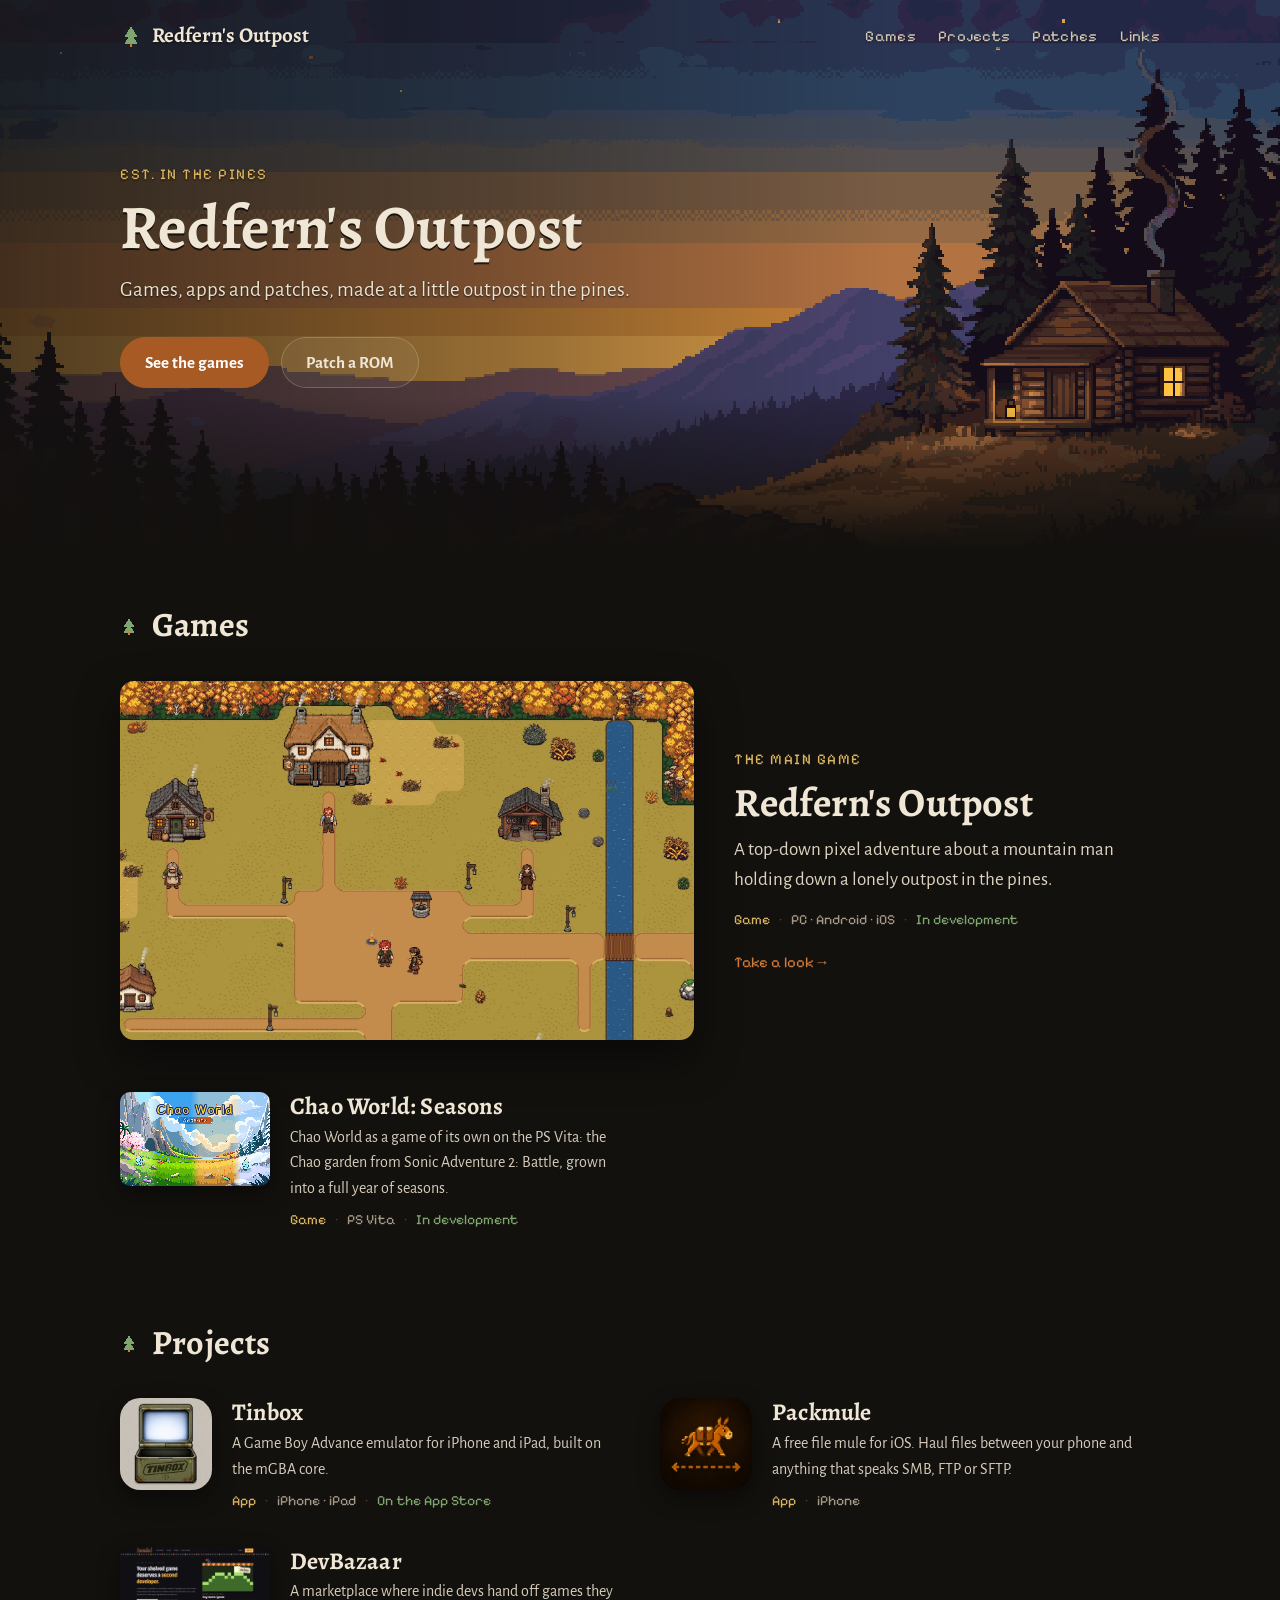
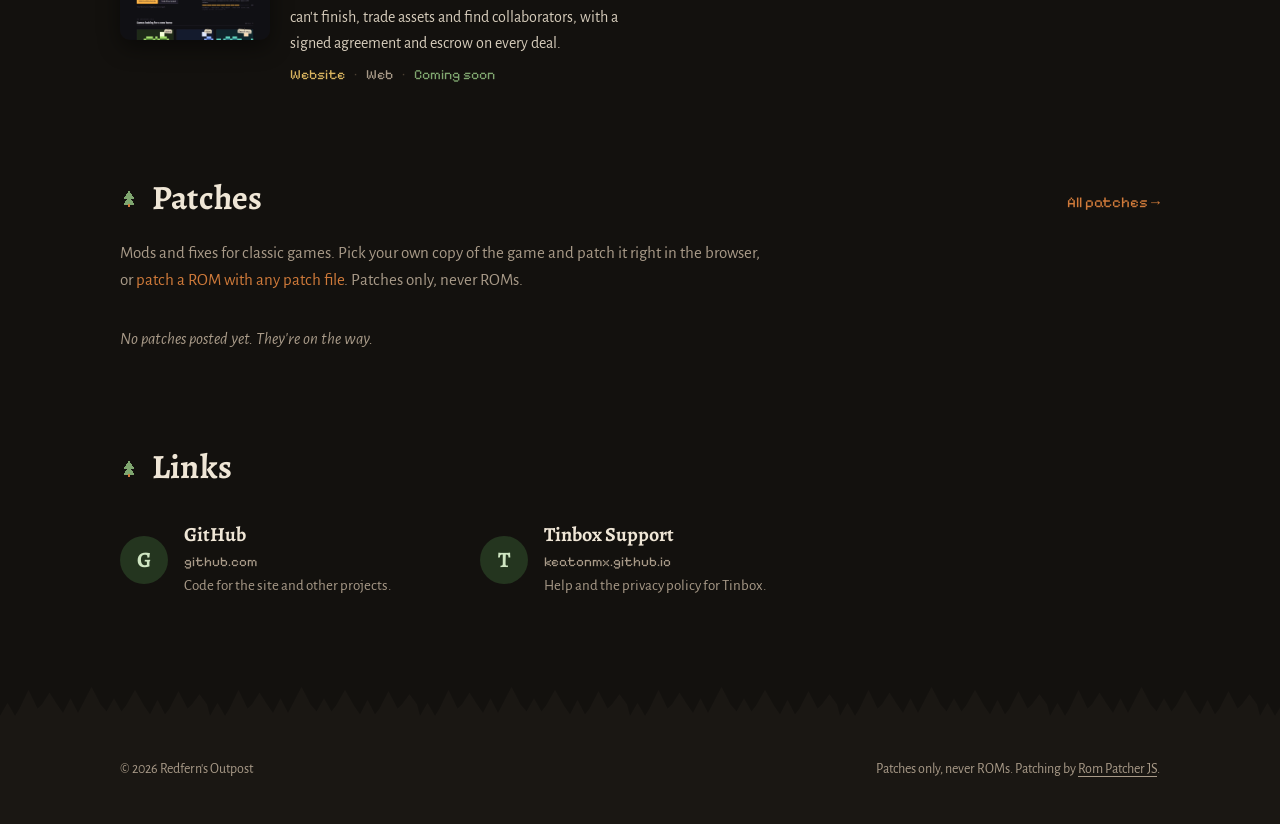
==== index.html @ ef8c70b3 "Patch tool for any ROM and patch, a Games section, new Redfern's Outpost photo - patches.html: open " ====
<!doctype html>
<html lang="en">
<head>
<meta charset="utf-8">
<meta name="viewport" content="width=device-width, initial-scale=1">
<title>Redfern's Outpost</title>
<meta name="description" content="Games, apps and patches made at Redfern's Outpost, a little outpost in the pines.">
<meta property="og:title" content="Redfern's Outpost">
<meta property="og:description" content="Games, apps and patches made at a little outpost in the pines.">
<meta property="og:image" content="https://redfernsoutpost.com/assets/img/banner.png">
<link rel="icon" href="data:image/svg+xml,%3Csvg xmlns='http://www.w3.org/2000/svg' viewBox='0 0 16 16'%3E%3Cpath d='M8 1 13 9H10l3 5H3l3-5H3z' fill='%237fa66f'/%3E%3Crect x='7' y='13' width='2' height='3' fill='%23cf7a3a'/%3E%3C/svg%3E">
<link rel="preconnect" href="https://fonts.googleapis.com">
<link rel="preconnect" href="https://fonts.gstatic.com" crossorigin>
<link rel="stylesheet" href="https://fonts.googleapis.com/css2?family=Alegreya:wght@700&family=Alegreya+Sans:wght@400;700&family=Pixelify+Sans:wght@400;500&display=swap">
<link rel="stylesheet" href="assets/site.css">
</head>
<body>
<header class="topbar over">
  <div class="wrap">
    <a class="brand" href="./"><img src="assets/img/mark.svg" alt=""><span>Redfern's Outpost</span></a>
    <nav class="nav"><a href="#games-section">Games</a><a href="#projects-section">Projects</a><a href="patches.html">Patches</a><a href="#links-section">Links</a></nav>
  </div>
</header>

<section class="banner">
  <div class="wrap">
    <div class="eyebrow">Est. in the pines</div>
    <h1>Redfern's Outpost</h1>
    <p>Games, apps and patches, made at a little outpost in the pines.</p>
    <div class="actions">
      <a class="btn primary" href="#games-section">See the games</a>
      <a class="btn" href="patches.html#patcher">Patch a ROM</a>
    </div>
  </div>
</section>

<main class="wrap">
  <section class="section" id="games-section">
    <div class="section-head"><h2>Games</h2></div>
    <div class="grid" id="games"><div class="empty">Loading…</div></div>
  </section>

  <section class="section" id="projects-section">
    <div class="section-head"><h2>Projects</h2></div>
    <div class="grid" id="projects"><div class="empty">Loading…</div></div>
  </section>

  <section class="section" id="patches-section">
    <div class="section-head"><h2>Patches</h2><a href="patches.html">All patches →</a></div>
    <p class="section-intro">Mods and fixes for classic games. Pick your own copy of the game and patch it right in the browser, or <a href="patches.html#patcher">patch a ROM with any patch file</a>. Patches only, never ROMs.</p>
    <div class="grid" id="latest-patches"><div class="empty">Loading…</div></div>
  </section>

  <section class="section" id="links-section">
    <div class="section-head"><h2>Links</h2></div>
    <div class="links" id="links"><div class="empty">Loading…</div></div>
  </section>
</main>

<footer>
  <div class="wrap">
    <span>© 2026 Redfern's Outpost</span>
    <span>Patches only, never ROMs. Patching by <a href="https://github.com/marcrobledo/RomPatcher.js" target="_blank" rel="noopener">Rom Patcher JS</a>.</span>
  </div>
</footer>

<script src="assets/site.js"></script>
<script>renderHome();</script>
</body>
</html>
---- assets/site.css ----
/* Redfern's Outpost — woodsmoke, parchment, rust and pine.
   Open layout: content sits on the page, not in boxes. */
:root {
  --bg: #13110e;
  --bg-2: #1a1713;
  --panel: #1e1a15;
  --panel-2: #28221b;
  --line: #3a3128;
  --line-2: #4b4033;
  --text: #efe6d6;
  --muted: #a89a88;
  --accent: #cf7a3a;
  --accent-strong: #a85a24;
  --accent-soft: rgba(207, 122, 58, 0.12);
  --pine: #7fa66f;
  --pine-deep: #24351f;
  --gold: #d9b45f;
  --radius: 14px;
  --serif: "Alegreya", Georgia, "Times New Roman", serif;
  --sans: "Alegreya Sans", system-ui, -apple-system, "Segoe UI", Roboto, sans-serif;
  --pixel: "Pixelify Sans", ui-monospace, Consolas, monospace;
  color-scheme: dark;
}

* { box-sizing: border-box; }
[hidden] { display: none !important; }

html, body {
  margin: 0;
  background: var(--bg);
  color: var(--text);
  font: 17px/1.6 var(--sans);
}
h1, h2, h3 { font-family: var(--serif); font-weight: 700; letter-spacing: .2px; }

a { color: var(--accent); text-decoration: none; }
a:hover { text-decoration: underline; }
img { max-width: 100%; display: block; }

.wrap { max-width: 1080px; margin: 0 auto; padding: 0 20px; }

/* ---- header / footer ------------------------------------------------ */
.topbar { position: relative; z-index: 5; }
.topbar.over { position: absolute; top: 0; left: 0; right: 0; }
.topbar .wrap {
  display: flex; align-items: center; justify-content: space-between;
  height: 72px; gap: 16px;
}
.brand {
  display: flex; align-items: center; gap: 10px;
  color: var(--text); font-family: var(--serif); font-size: 21px; font-weight: 700;
  white-space: nowrap; text-shadow: 0 1px 2px rgba(0, 0, 0, .6);
}
.brand:hover { text-decoration: none; }
.brand img { width: 22px; height: 22px; }
.nav { display: flex; gap: 22px; }
.nav a {
  position: relative; padding: 4px 0;
  color: #d4c8b5; font-family: var(--pixel); font-size: 15px; letter-spacing: .3px;
  text-shadow: 0 1px 2px rgba(0, 0, 0, .6);
}
.nav a::after {
  content: ""; position: absolute; left: 0; right: 0; bottom: -2px; height: 2px;
  background: var(--accent); border-radius: 2px;
  transform: scaleX(0); transition: transform .15s ease;
}
.nav a:hover, .nav a[aria-current="page"] { color: var(--text); text-decoration: none; }
.nav a:hover::after, .nav a[aria-current="page"]::after { transform: scaleX(1); }

footer {
  position: relative; margin-top: 130px; padding: 30px 0 44px;
  background: var(--bg-2);
  color: var(--muted); font-size: 14px;
}
footer::before {
  content: ""; position: absolute; left: 0; right: 0; top: -41px; height: 42px;
  background: url("img/treeline.svg") repeat-x left bottom / 210px 42px;
}
footer .wrap { display: flex; flex-wrap: wrap; gap: 6px 24px; justify-content: space-between; }
footer a { color: var(--muted); text-decoration: underline; text-underline-offset: 3px; }

@media (max-width: 600px) {
  html, body { font-size: 16px; }
  .brand span { display: none; }
  .nav { gap: 16px; }
  .nav a { font-size: 14px; }
}

/* ---- home banner ---------------------------------------------------- */
.banner {
  position: relative; overflow: hidden;
  display: flex; align-items: center;
  min-height: clamp(440px, 43vw, 640px);
  background: #1b1a2a url("img/banner.png") 85% bottom / cover no-repeat;
  image-rendering: pixelated;
}
.banner::before {
  content: ""; position: absolute; inset: 0;
  background:
    linear-gradient(90deg, rgba(19, 17, 14, .7) 0%, rgba(19, 17, 14, .35) 40%, rgba(19, 17, 14, 0) 70%),
    linear-gradient(0deg, var(--bg) 0%, rgba(19, 17, 14, 0) 28%);
}
.banner .wrap { position: relative; width: 100%; padding-top: 96px; padding-bottom: 96px; }
.banner h1 {
  margin: 0 0 14px; font-size: 62px; line-height: 1.02;
  text-shadow: 0 2px 0 rgba(0, 0, 0, .7);
}
.banner p { margin: 0; max-width: 540px; font-size: 21px; color: #ece2d0; text-shadow: 0 1px 2px rgba(0, 0, 0, .8); }
.banner .actions { display: flex; gap: 12px; margin-top: 30px; flex-wrap: wrap; }
.eyebrow {
  font-family: var(--pixel); color: var(--gold); font-size: 15px;
  letter-spacing: 1.5px; text-transform: uppercase; margin-bottom: 10px;
}
.banner .eyebrow { text-shadow: 0 1px 2px rgba(0, 0, 0, .8); }
@media (max-width: 760px) {
  .banner { min-height: 460px; background-position: 90% bottom; align-items: flex-end; }
  .banner::before {
    background: linear-gradient(0deg, var(--bg) 0%, rgba(19, 17, 14, .75) 45%, rgba(19, 17, 14, .1) 80%);
  }
  .banner .wrap { padding-bottom: 40px; }
  .banner h1 { font-size: 42px; }
  .banner p { font-size: 18px; }
}

/* ---- sections ------------------------------------------------------- */
.section { margin-top: 84px; }
.section:first-child { margin-top: 48px; }
.section-head {
  display: flex; align-items: baseline; justify-content: space-between; gap: 16px;
  margin-bottom: 28px;
}
.section-head h2 { margin: 0; font-size: 34px; display: flex; align-items: center; gap: 14px; }
.section-head h2::before {
  content: ""; flex: none; width: 18px; height: 18px;
  background: url("img/mark.svg") center / contain no-repeat;
}
.section-head a { font-family: var(--pixel); font-size: 15px; }
.section-intro { margin: -14px 0 28px; color: var(--muted); max-width: 640px; }

/* page header for inner pages */
.page-head { padding: 36px 0 6px; }
.page-head h1 { margin: 0 0 10px; font-size: 44px; line-height: 1.1; }
.page-head p { margin: 0; max-width: 660px; color: var(--muted); font-size: 18px; }
@media (max-width: 600px) { .page-head h1 { font-size: 34px; } }

.notice {
  margin: 24px 0 0; padding: 4px 0 4px 16px; max-width: 700px;
  border-left: 3px solid var(--accent);
  color: #ddd2bf; font-size: 15.5px;
}

.meta {
  display: flex; flex-wrap: wrap; align-items: center;
  font-family: var(--pixel); font-size: 14px; color: var(--muted);
}
.meta span + span::before { content: "·"; margin: 0 9px; color: var(--line-2); }
.meta .kind { color: var(--gold); }
.meta .good { color: var(--pine); }

.empty { grid-column: 1 / -1; color: var(--muted); font-style: italic; padding: 4px 0; }

/* ---- projects and patches ------------------------------------------ */
.toolbar { display: flex; gap: 10px; margin: 30px 0 4px; flex-wrap: wrap; }
.toolbar input, .toolbar select {
  background: var(--bg-2); color: var(--text);
  border: 1px solid var(--line); border-radius: 999px;
  padding: 9px 16px; font: inherit;
}
.toolbar input { flex: 1; min-width: 200px; }

.grid {
  display: grid; gap: 34px 40px;
  grid-template-columns: repeat(auto-fill, minmax(340px, 1fr));
}
@media (max-width: 420px) { .grid { grid-template-columns: 1fr; } }

/* one project or patch: a picture beside its words */
.item { display: flex; gap: 20px; align-items: flex-start; color: var(--text); }
.item:hover { text-decoration: none; }
.item .thumb { flex: none; transition: transform .15s ease; }
.item:hover .thumb { transform: translateY(-3px); }
.item h3 { margin: 0 0 4px; font-size: 24px; line-height: 1.2; transition: color .15s ease; }
.item:hover h3 { color: var(--accent); }
.item .summary { margin: 0 0 8px; color: #d6ccbb; font-size: 16px; }
.item .game { color: var(--muted); font-size: 14.5px; margin: -2px 0 6px; }

.thumb.icon {
  width: 92px; height: 92px; border-radius: 22%;
  box-shadow: 0 8px 22px rgba(0, 0, 0, .45);
}
.thumb.shot {
  width: 150px; aspect-ratio: 16 / 10; object-fit: cover;
  border-radius: 10px; image-rendering: pixelated;
  box-shadow: 0 8px 22px rgba(0, 0, 0, .45);
}
.thumb.initials {
  width: 92px; height: 92px; border-radius: 22%;
  display: flex; align-items: center; justify-content: center;
  background: radial-gradient(circle at 30% 20%, #3b4a2f, #1d2618 75%);
  color: var(--gold); font-family: var(--serif); font-size: 32px; font-weight: 700;
  box-shadow: 0 8px 22px rgba(0, 0, 0, .45);
}

/* the flagship project: big picture, words beside it */
.feature {
  grid-column: 1 / -1;
  display: grid; grid-template-columns: minmax(0, 1.35fr) minmax(0, 1fr);
  gap: 40px; align-items: center; color: var(--text);
  margin-bottom: 18px;
}
.feature:hover { text-decoration: none; }
.feature img {
  width: 100%; aspect-ratio: 16 / 10; object-fit: cover;
  border-radius: var(--radius); image-rendering: pixelated;
  box-shadow: 0 18px 40px rgba(0, 0, 0, .5);
  transition: transform .15s ease;
}
.feature:hover img { transform: translateY(-3px); }
.feature h3 { margin: 0 0 10px; font-size: 40px; line-height: 1.1; }
.feature .summary { margin: 0 0 14px; font-size: 19px; color: #ddd2bf; }
.feature .more { margin-top: 18px; font-family: var(--pixel); color: var(--accent); font-size: 15px; }
.feature:hover .more { text-decoration: underline; }
@media (max-width: 760px) {
  .feature { grid-template-columns: 1fr; gap: 20px; }
  .feature h3 { font-size: 30px; }
}

/* ---- links ---------------------------------------------------------- */
.links { display: grid; gap: 22px 40px; grid-template-columns: repeat(auto-fill, minmax(300px, 1fr)); }
.link { display: flex; gap: 16px; align-items: center; color: var(--text); }
.link:hover { text-decoration: none; }
.link .mark {
  flex: none; width: 48px; height: 48px; border-radius: 50%;
  display: flex; align-items: center; justify-content: center;
  background: var(--pine-deep); color: #cfe5c2;
  font-family: var(--serif); font-weight: 700; font-size: 22px;
  transition: background .15s ease;
}
.link:hover .mark { background: var(--accent-strong); color: #fff; }
.link strong { display: block; font-family: var(--serif); font-size: 20px; line-height: 1.2; }
.link:hover strong { color: var(--accent); }
.link .host { font-family: var(--pixel); color: var(--muted); font-size: 13.5px; }
.link .desc { display: block; color: var(--muted); font-size: 15px; }

/* ---- detail pages --------------------------------------------------- */
.back { display: inline-block; margin: 8px 0 18px; color: var(--muted); font-family: var(--pixel); font-size: 15px; }
.detail-head { display: flex; gap: 26px; align-items: center; }
.detail-head h1 { margin: 2px 0 8px; font-size: 46px; line-height: 1.08; }
.detail-head .lede { margin: 0 0 10px; max-width: 680px; color: #d6ccbb; font-size: 19px; }
.app-icon {
  flex: none; width: 128px; height: 128px; border-radius: 22%;
  box-shadow: 0 12px 30px rgba(0, 0, 0, .5);
}
@media (max-width: 600px) {
  .detail-head { flex-direction: column; align-items: flex-start; gap: 16px; }
  .detail-head h1 { font-size: 34px; }
  .app-icon { width: 96px; height: 96px; }
}

.hero-shot {
  width: 100%; margin-top: 30px; border-radius: var(--radius);
  image-rendering: pixelated; box-shadow: 0 18px 40px rgba(0, 0, 0, .5);
}

.layout {
  display: grid; gap: 56px; margin-top: 44px;
  grid-template-columns: minmax(0, 1fr) 300px;
}
.layout.single { grid-template-columns: minmax(0, 760px); }
@media (max-width: 860px) { .layout { grid-template-columns: 1fr; gap: 40px; } }

.block + .block { margin-top: 44px; }
.block h2 { margin: 0 0 12px; font-size: 26px; }
.block p { margin: 0 0 14px; }
.block p:last-child { margin-bottom: 0; }
.block .muted { color: var(--muted); font-size: 15px; }
aside .block h2 { font-size: 21px; }
aside .note { border-left: 3px solid var(--pine); padding-left: 14px; }

.features { margin: 0; padding: 0; list-style: none; }
.features li { position: relative; padding: 5px 0 5px 26px; }
.features li::before {
  content: ""; position: absolute; left: 4px; top: 15px;
  width: 7px; height: 7px; background: var(--pine); transform: rotate(45deg);
}

.shots { display: grid; gap: 14px; grid-template-columns: repeat(auto-fill, minmax(200px, 1fr)); }
.shots.tall { grid-template-columns: repeat(auto-fill, minmax(120px, 1fr)); }
.shots img {
  width: 100%; border-radius: 10px;
  image-rendering: pixelated; cursor: zoom-in;
  box-shadow: 0 8px 20px rgba(0, 0, 0, .4);
  transition: transform .15s ease;
}
.shots img:hover { transform: translateY(-3px); }
.shots.tall img { image-rendering: auto; }
/* Screenshots that aren't pixel art (a project's "smooth": true, or "coverSmooth" for its cover) scale smoothly. */
.hero-shot.smooth, .thumb.shot.smooth, .feature img.smooth, .shots.smooth img, .lightbox.smooth img { image-rendering: auto; }

.facts { display: grid; grid-template-columns: auto 1fr; gap: 6px 14px; font-size: 15px; margin: 0; }
.facts dt { color: var(--muted); }
.facts dd { margin: 0; word-break: break-word; }
.mono { font-family: ui-monospace, "Cascadia Mono", Consolas, monospace; font-size: 13px; }

.btn {
  display: inline-flex; align-items: center; justify-content: center; gap: 8px;
  padding: 11px 24px; border-radius: 999px; border: 1px solid rgba(239, 230, 214, .22);
  background: rgba(239, 230, 214, .06); color: var(--text); font: inherit; font-weight: 700;
  cursor: pointer; transition: background .15s ease, border-color .15s ease;
}
.btn:hover { background: rgba(239, 230, 214, .12); border-color: rgba(239, 230, 214, .35); text-decoration: none; }
.btn.primary { background: var(--accent-strong); border-color: var(--accent-strong); color: #fff; }
.btn.primary:hover { background: var(--accent); border-color: var(--accent); }
.btn.block { width: 100%; }
.btn + .btn { margin-top: 10px; }
.actions .btn + .btn { margin-top: 0; }

.changelog { list-style: none; margin: 0; padding: 0; }
.changelog li { padding: 12px 0; }
.changelog li:first-child { padding-top: 0; }
.changelog .ver { font-weight: 700; }
.changelog .date { color: var(--muted); font-size: 14px; margin-left: 8px; }

.steps { list-style: none; margin: 0; padding: 0; counter-reset: step; max-width: 680px; }
.steps li { position: relative; counter-increment: step; padding: 6px 0 12px 48px; }
.steps li::before {
  content: counter(step); position: absolute; left: 0; top: 4px;
  width: 32px; height: 32px; border-radius: 50%;
  display: flex; align-items: center; justify-content: center;
  background: var(--accent-soft); color: var(--accent);
  font-family: var(--pixel); font-size: 15px;
}

.lightbox {
  position: fixed; inset: 0; background: rgba(0, 0, 0, .88);
  display: flex; align-items: center; justify-content: center; padding: 30px;
  cursor: zoom-out; z-index: 10;
}
.lightbox img { max-height: 90vh; image-rendering: pixelated; border-radius: 10px; }

/* ---- Rom Patcher JS dark overrides ---------------------------------- */
#rom-patcher-container {
  background: var(--bg-2) !important; color: var(--text) !important;
  border-radius: var(--radius); padding: 18px !important; max-width: none !important;
  margin: 0 !important; box-shadow: none !important;
}
#rom-patcher-container .rom-patcher-row { display: block; }
#rom-patcher-container .rom-patcher-row > div { text-align: left !important; width: auto !important; }
#rom-patcher-container .rom-patcher-row > div:first-child { color: var(--muted); font-size: 13px; margin-bottom: 4px; }
#rom-patcher-container .text-muted { color: var(--muted) !important; }
#rom-patcher-container select,
#rom-patcher-container input[type=file] {
  width: 100%; background-color: var(--bg) !important; color: var(--text) !important;
  border: 1px solid var(--line) !important; border-radius: 10px !important;
}
#rom-patcher-container input[type=file].valid { background-color: #1b2717 !important; border-color: #3c5a31 !important; }
#rom-patcher-container input[type=file].invalid { background-color: #2c1517 !important; border-color: #5c2328 !important; }
#rom-patcher-container #rom-patcher-button-apply {
  width: 100%; padding: 11px; border-radius: 999px; border: 0;
  background: var(--accent-strong); color: #fff; font: inherit; font-weight: 700; cursor: pointer;
}
#rom-patcher-container #rom-patcher-button-apply:hover:not(:disabled) { background: var(--accent); }
#rom-patcher-container #rom-patcher-button-apply:disabled { background: #3a2f26; color: #8d8072; cursor: not-allowed; }
#rom-patcher-powered { margin-top: 10px; font-size: 12px; text-align: center; }
#rom-patcher-powered a { color: var(--muted); }
#rom-patcher-powered img { display: none; }
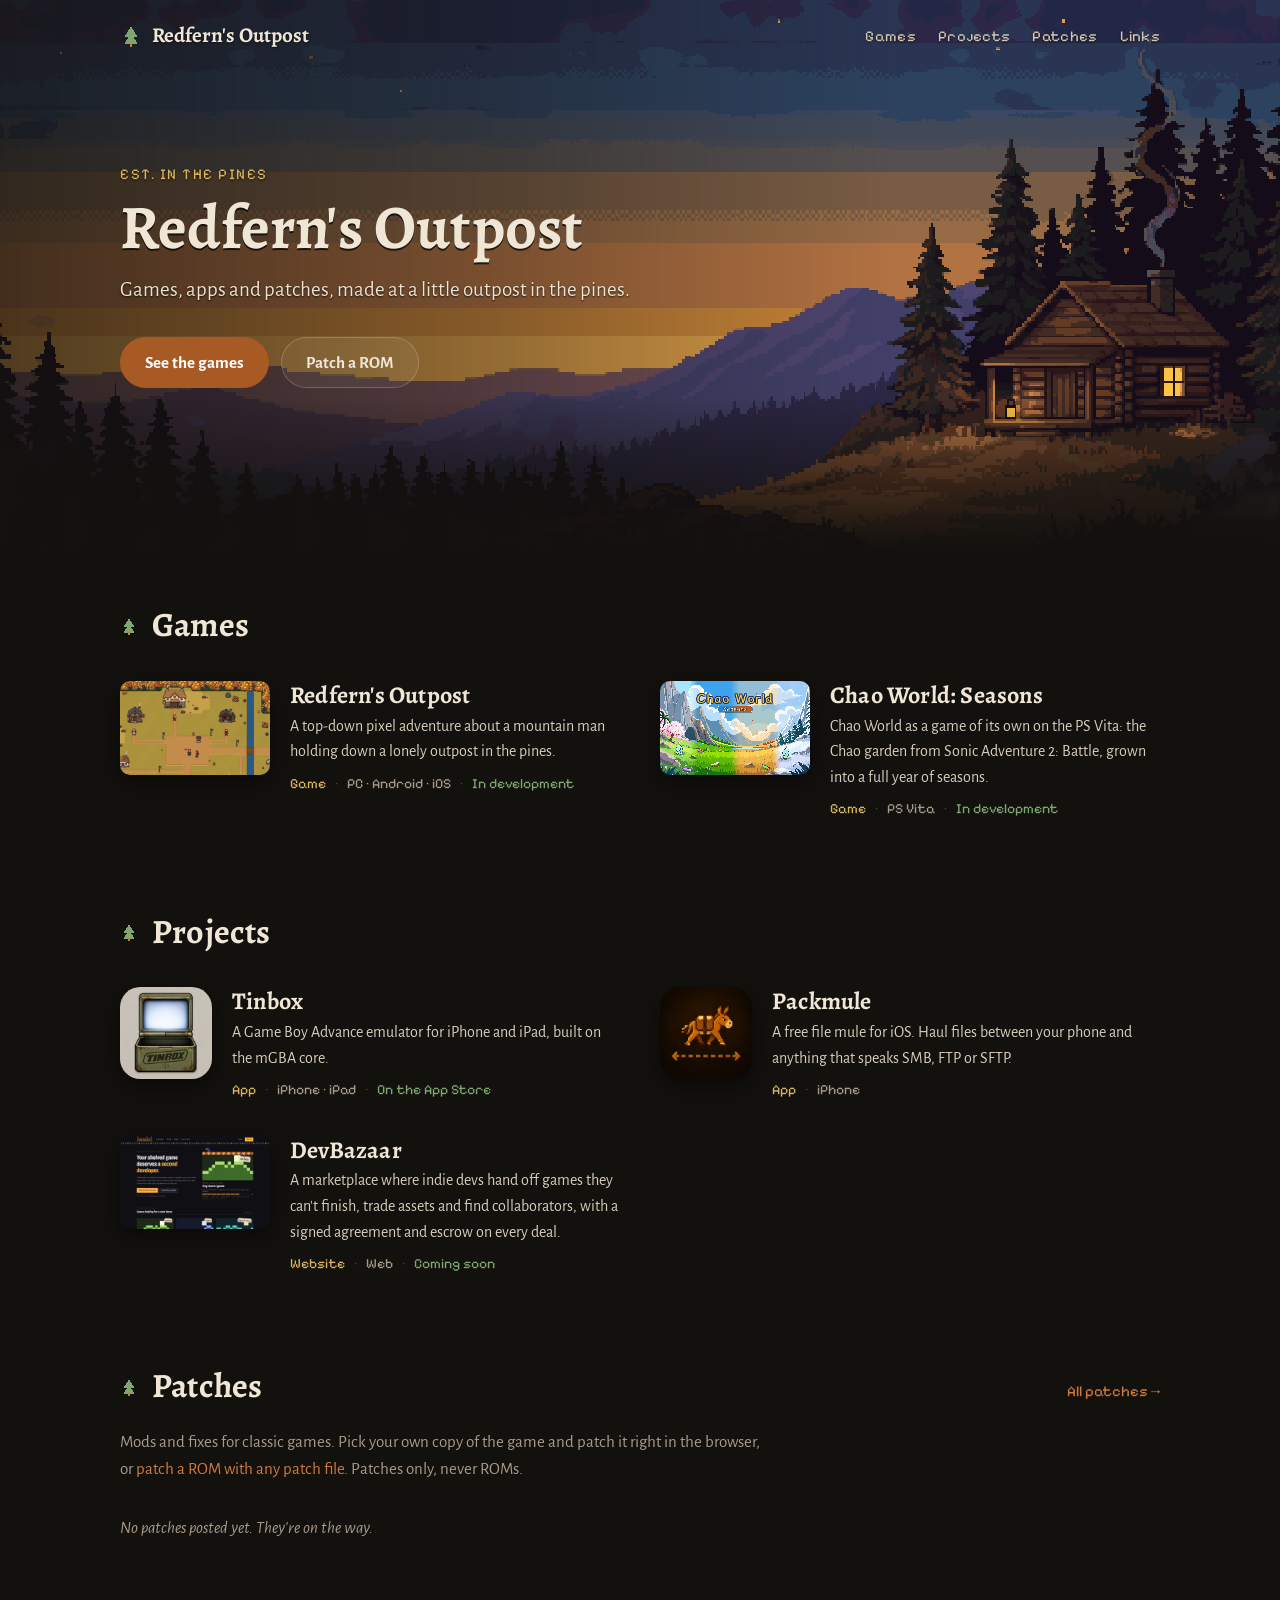
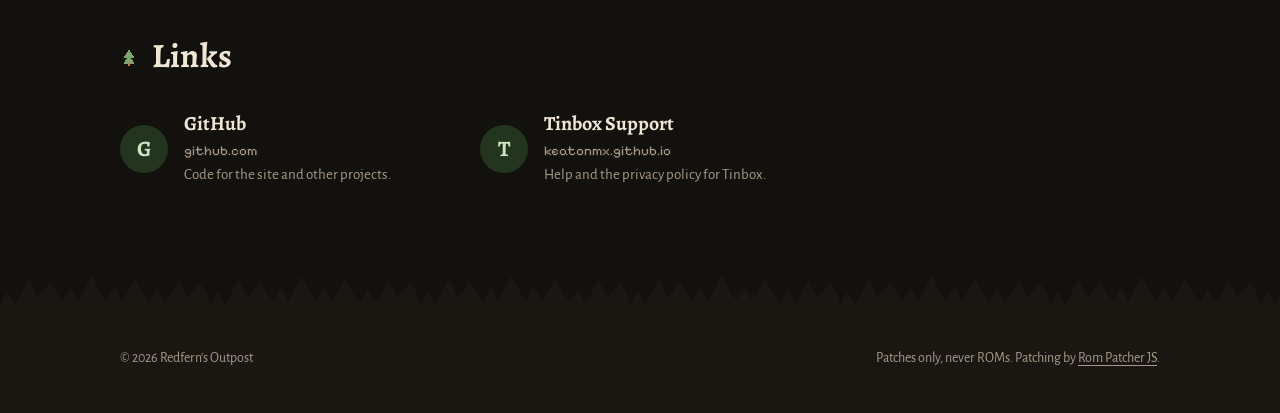
==== commit fa64b12a: "Versioned script/style links so a publish never mixes old and new files; Redfern's Outpost as a regu" ====
--- a/index.html
+++ b/index.html
@@ -12,7 +12,7 @@
 <link rel="preconnect" href="https://fonts.googleapis.com">
 <link rel="preconnect" href="https://fonts.gstatic.com" crossorigin>
 <link rel="stylesheet" href="https://fonts.googleapis.com/css2?family=Alegreya:wght@700&family=Alegreya+Sans:wght@400;700&family=Pixelify+Sans:wght@400;500&display=swap">
-<link rel="stylesheet" href="assets/site.css">
+<link rel="stylesheet" href="assets/site.css?v=2">
 </head>
 <body>
 <header class="topbar over">
@@ -64,7 +64,7 @@
   </div>
 </footer>
 
-<script src="assets/site.js"></script>
+<script src="assets/site.js?v=2"></script>
 <script>renderHome();</script>
 </body>
 </html>
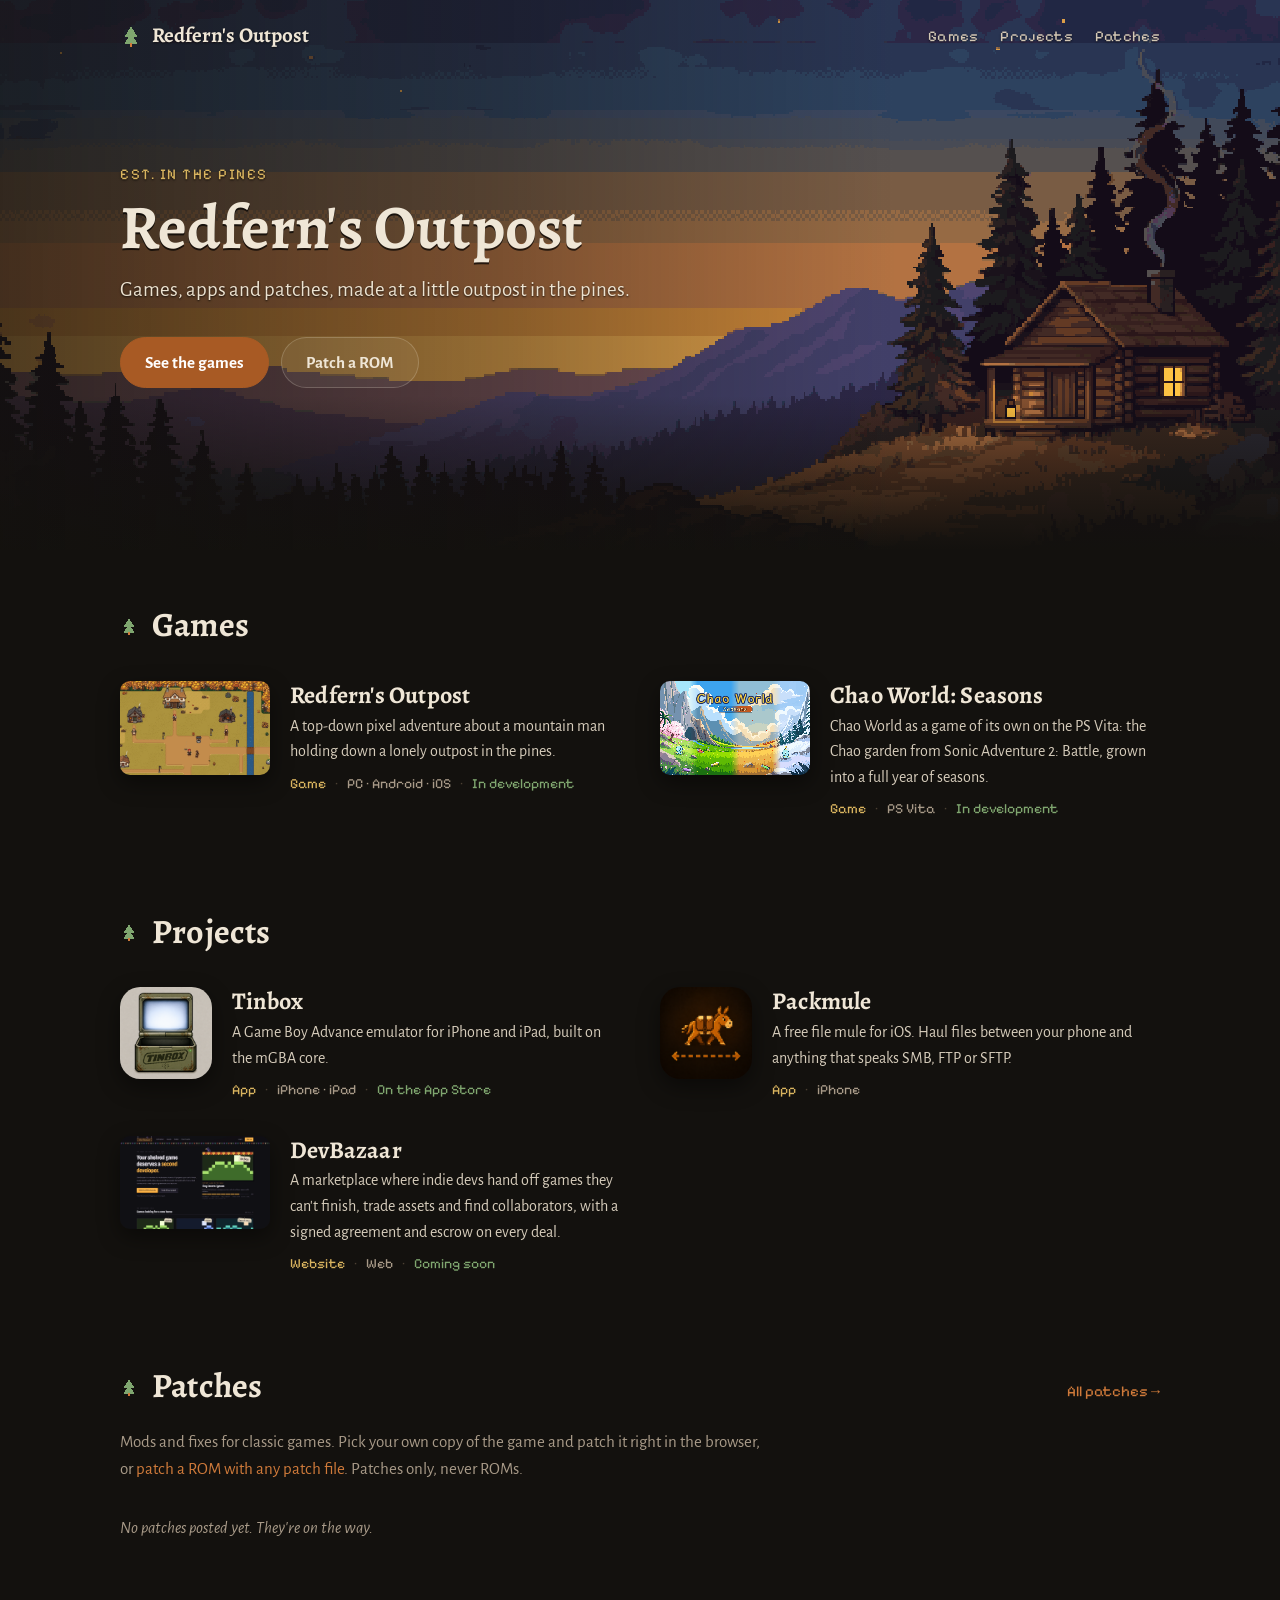
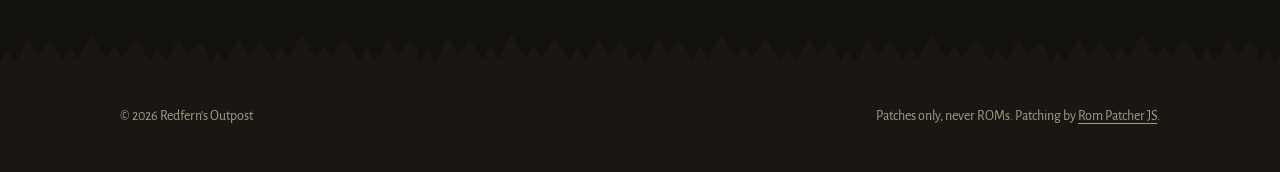
==== commit 3d324d57: "Removed the GitHub profile and Tinbox Support cards from the home page; the empty Links section and " ====
--- a/index.html
+++ b/index.html
@@ -4,21 +4,28 @@
 <meta charset="utf-8">
 <meta name="viewport" content="width=device-width, initial-scale=1">
 <title>Redfern's Outpost</title>
-<meta name="description" content="Games, apps and patches made at Redfern's Outpost, a little outpost in the pines.">
-<meta property="og:title" content="Redfern's Outpost">
-<meta property="og:description" content="Games, apps and patches made at a little outpost in the pines.">
-<meta property="og:image" content="https://redfernsoutpost.com/assets/img/banner.png">
+<meta name="description" content="Games, apps and ROM patches made at Redfern&#x27;s Outpost, a little outpost in the pines.">
+<link rel="canonical" href="https://redfernsoutpost.com/">
+<meta property="og:type" content="website">
+<meta property="og:site_name" content="Redfern&#x27;s Outpost">
+<meta property="og:title" content="Redfern&#x27;s Outpost">
+<meta property="og:description" content="Games, apps and ROM patches made at Redfern&#x27;s Outpost, a little outpost in the pines.">
+<meta property="og:url" content="https://redfernsoutpost.com/">
+<meta property="og:image" content="https://redfernsoutpost.com/assets/img/share.jpg">
+<meta property="og:image:width" content="1200">
+<meta property="og:image:height" content="630">
+<meta name="twitter:card" content="summary_large_image">
 <link rel="icon" href="data:image/svg+xml,%3Csvg xmlns='http://www.w3.org/2000/svg' viewBox='0 0 16 16'%3E%3Cpath d='M8 1 13 9H10l3 5H3l3-5H3z' fill='%237fa66f'/%3E%3Crect x='7' y='13' width='2' height='3' fill='%23cf7a3a'/%3E%3C/svg%3E">
 <link rel="preconnect" href="https://fonts.googleapis.com">
 <link rel="preconnect" href="https://fonts.gstatic.com" crossorigin>
 <link rel="stylesheet" href="https://fonts.googleapis.com/css2?family=Alegreya:wght@700&family=Alegreya+Sans:wght@400;700&family=Pixelify+Sans:wght@400;500&display=swap">
-<link rel="stylesheet" href="assets/site.css?v=2">
+<link rel="stylesheet" href="assets/site.css?v=4">
 </head>
 <body>
 <header class="topbar over">
   <div class="wrap">
     <a class="brand" href="./"><img src="assets/img/mark.svg" alt=""><span>Redfern's Outpost</span></a>
-    <nav class="nav"><a href="#games-section">Games</a><a href="#projects-section">Projects</a><a href="patches.html">Patches</a><a href="#links-section">Links</a></nav>
+    <nav class="nav"><a href="#games-section">Games</a><a href="#projects-section">Projects</a><a href="patches.html">Patches</a></nav>
   </div>
 </header>
 
@@ -51,7 +58,7 @@
     <div class="grid" id="latest-patches"><div class="empty">Loading…</div></div>
   </section>
 
-  <section class="section" id="links-section">
+  <section class="section" id="links-section" hidden>
     <div class="section-head"><h2>Links</h2></div>
     <div class="links" id="links"><div class="empty">Loading…</div></div>
   </section>
@@ -64,7 +71,7 @@
   </div>
 </footer>
 
-<script src="assets/site.js?v=2"></script>
+<script src="assets/site.js?v=4"></script>
 <script>renderHome();</script>
 </body>
 </html>
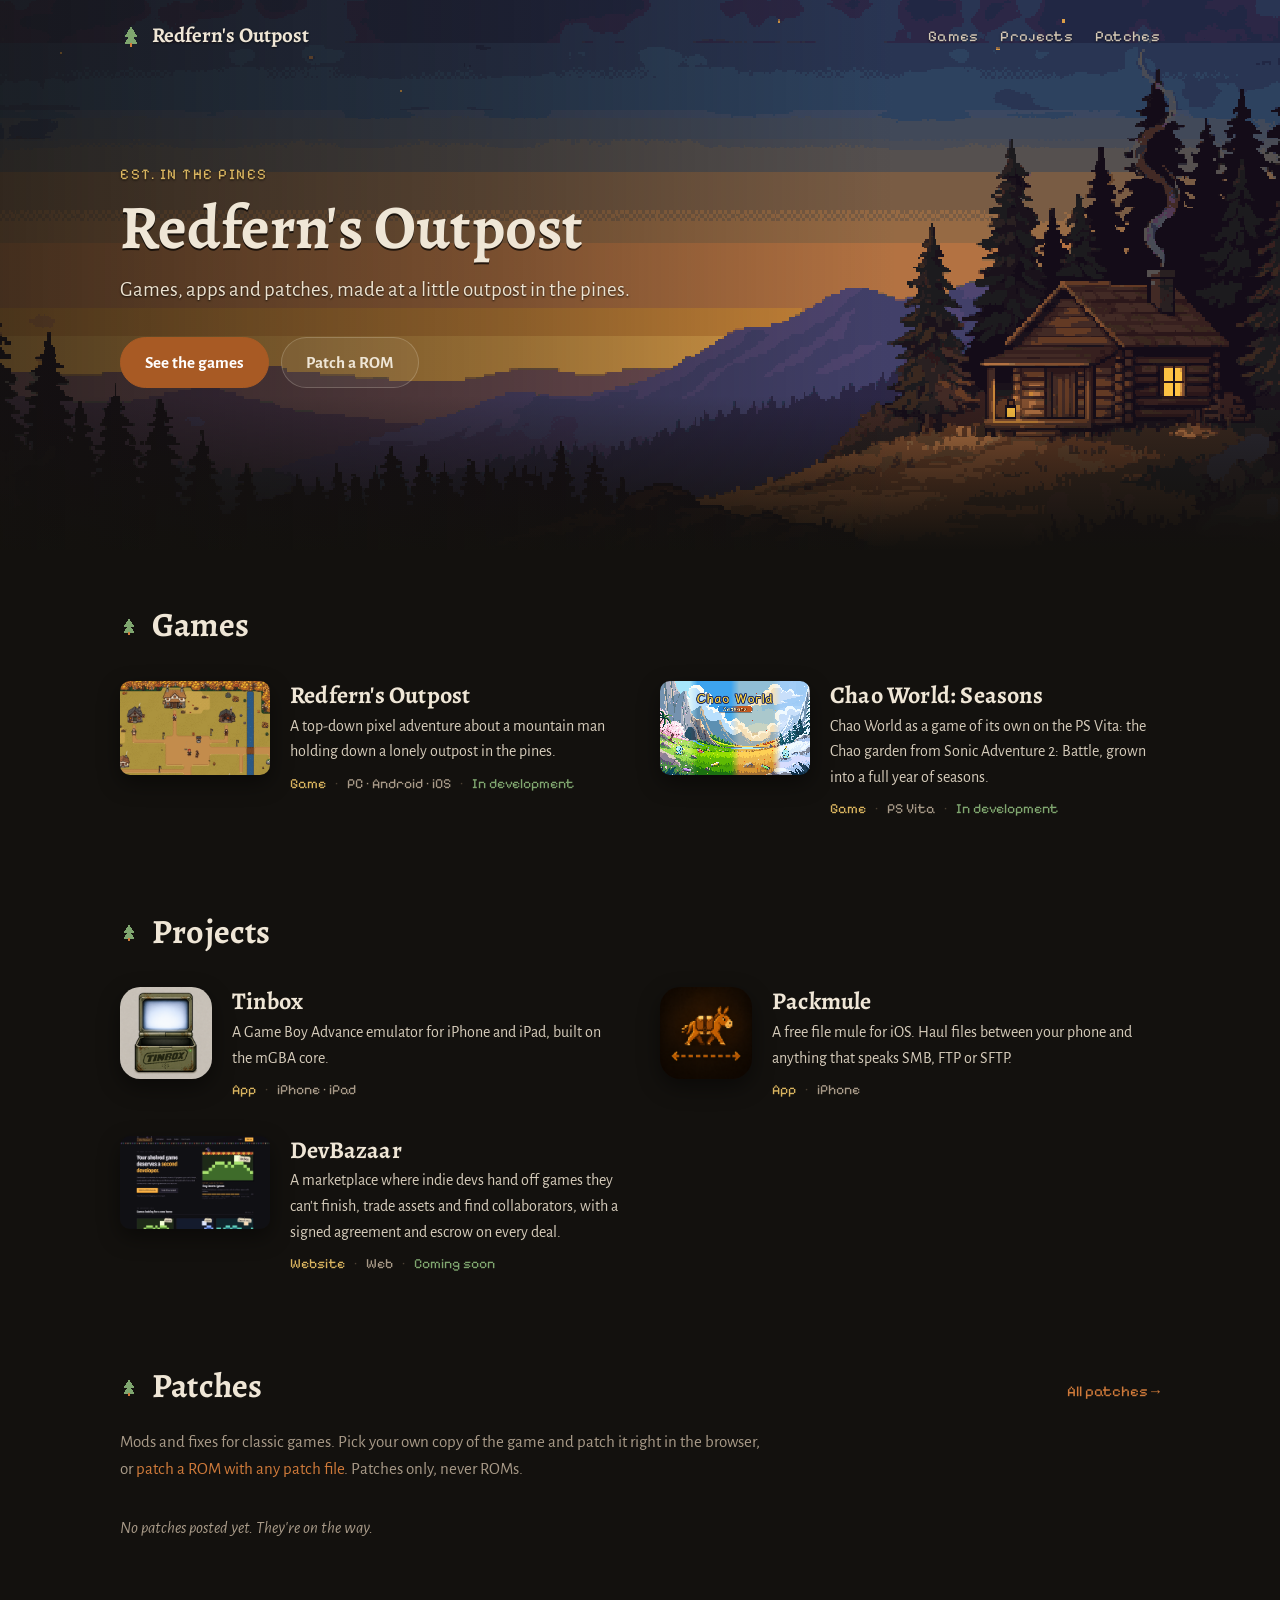
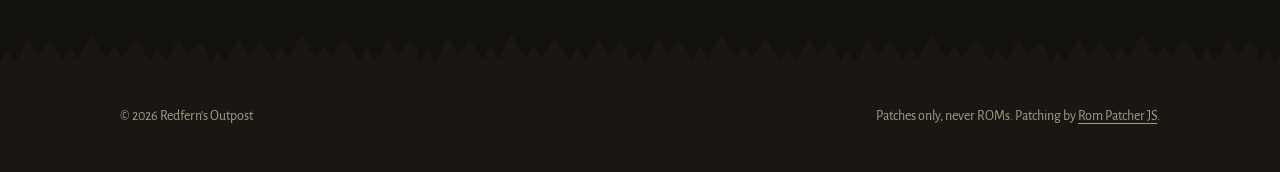
==== commit f8e9c80c: "Site editor at /admin/ (Sveltia CMS), published by GitHub Actions - admin/: sign in with a GitHub to" ====
--- a/index.html
+++ b/index.html
@@ -19,13 +19,13 @@
 <link rel="preconnect" href="https://fonts.googleapis.com">
 <link rel="preconnect" href="https://fonts.gstatic.com" crossorigin>
 <link rel="stylesheet" href="https://fonts.googleapis.com/css2?family=Alegreya:wght@700&family=Alegreya+Sans:wght@400;700&family=Pixelify+Sans:wght@400;500&display=swap">
-<link rel="stylesheet" href="assets/site.css?v=4">
+<link rel="stylesheet" href="assets/site.css?v=5">
 </head>
 <body>
 <header class="topbar over">
   <div class="wrap">
     <a class="brand" href="./"><img src="assets/img/mark.svg" alt=""><span>Redfern's Outpost</span></a>
-    <nav class="nav"><a href="#games-section">Games</a><a href="#projects-section">Projects</a><a href="patches.html">Patches</a></nav>
+    <nav class="nav"><a href="#games-section">Games</a><a href="#projects-section">Projects</a><a href="patches.html">Patches</a><!-- about-nav --><!-- /about-nav --></nav>
   </div>
 </header>
 
@@ -33,7 +33,7 @@
   <div class="wrap">
     <div class="eyebrow">Est. in the pines</div>
     <h1>Redfern's Outpost</h1>
-    <p>Games, apps and patches, made at a little outpost in the pines.</p>
+    <p data-edit="tagline">Games, apps and patches, made at a little outpost in the pines.</p>
     <div class="actions">
       <a class="btn primary" href="#games-section">See the games</a>
       <a class="btn" href="patches.html#patcher">Patch a ROM</a>
@@ -58,6 +58,9 @@
     <div class="grid" id="latest-patches"><div class="empty">Loading…</div></div>
   </section>
 
+  <!-- about: filled in from site.json by tools/build-pages.py -->
+  <!-- /about -->
+
   <section class="section" id="links-section" hidden>
     <div class="section-head"><h2>Links</h2></div>
     <div class="links" id="links"><div class="empty">Loading…</div></div>
@@ -71,7 +74,7 @@
   </div>
 </footer>
 
-<script src="assets/site.js?v=4"></script>
+<script src="assets/site.js?v=5"></script>
 <script>renderHome();</script>
 </body>
 </html>
--- a/assets/site.css
+++ b/assets/site.css
@@ -136,6 +136,13 @@
 }
 .section-head a { font-family: var(--pixel); font-size: 15px; }
 .section-intro { margin: -14px 0 28px; color: var(--muted); max-width: 640px; }
+/* About (site.json, written into index.html by tools/build-pages.py) */
+.about { display: grid; grid-template-columns: 180px 1fr; gap: 32px; align-items: start; max-width: 860px; }
+.about.text-only { grid-template-columns: 1fr; }
+.about img { width: 100%; border-radius: 14px; box-shadow: 0 8px 20px rgba(0, 0, 0, .4); }
+.about p { margin: 0 0 14px; }
+.about p:last-child { margin-bottom: 0; }
+@media (max-width: 640px) { .about { grid-template-columns: 1fr; } .about img { max-width: 180px; } }
 
 /* page header for inner pages */
 .page-head { padding: 36px 0 6px; }
@@ -276,6 +283,8 @@
 .block .muted { color: var(--muted); font-size: 15px; }
 aside .block h2 { font-size: 21px; }
 aside .note { border-left: 3px solid var(--pine); padding-left: 14px; }
+.download + .download { margin-top: 16px; }
+.block .download p { margin: 6px 0 0; color: var(--muted); font-size: 14px; word-break: break-all; }
 
 .features { margin: 0; padding: 0; list-style: none; }
 .features li { position: relative; padding: 5px 0 5px 26px; }
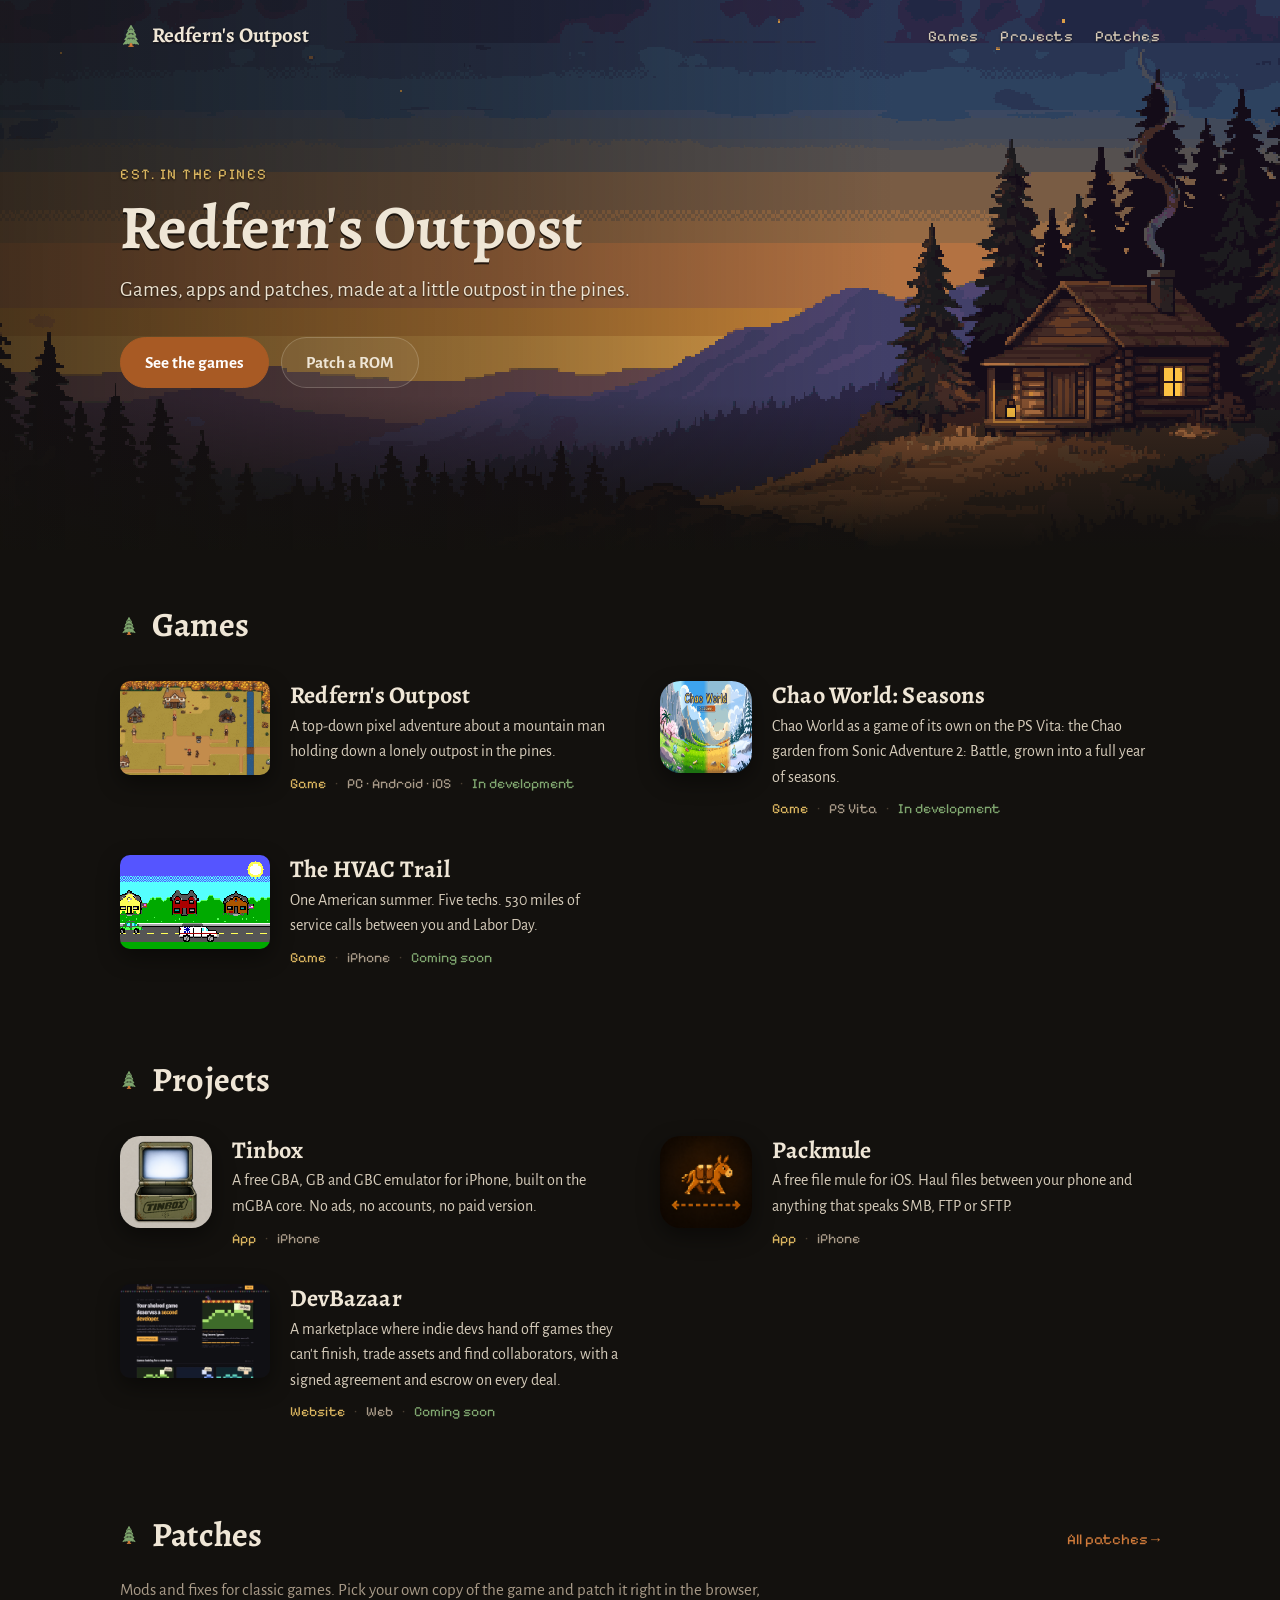
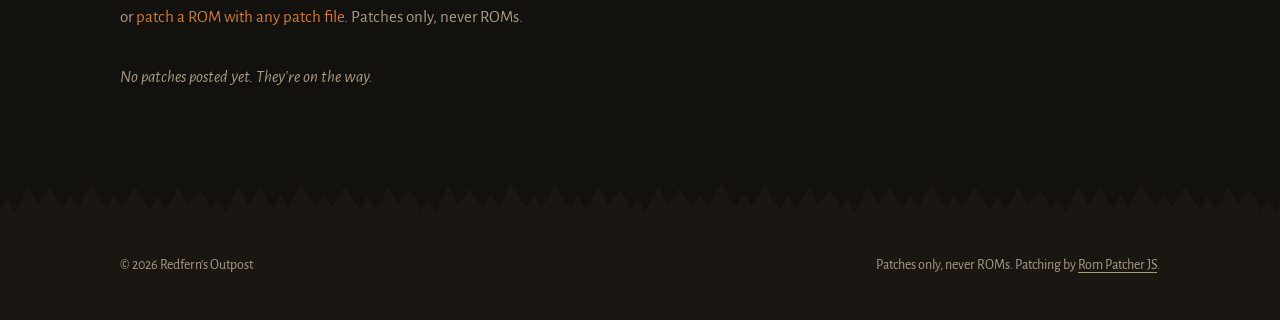
==== commit d492c0e7: "New pine logo: header mark, section bullets, tab icon and editor logo The filled pine from the new b" ====
--- a/index.html
+++ b/index.html
@@ -15,7 +15,7 @@
 <meta property="og:image:width" content="1200">
 <meta property="og:image:height" content="630">
 <meta name="twitter:card" content="summary_large_image">
-<link rel="icon" href="data:image/svg+xml,%3Csvg xmlns='http://www.w3.org/2000/svg' viewBox='0 0 16 16'%3E%3Cpath d='M8 1 13 9H10l3 5H3l3-5H3z' fill='%237fa66f'/%3E%3Crect x='7' y='13' width='2' height='3' fill='%23cf7a3a'/%3E%3C/svg%3E">
+<link rel="icon" href="data:image/svg+xml,%3Csvg viewBox='4 3.5 92 92' xmlns='http://www.w3.org/2000/svg'%3E%3Cdefs%3E%3Cmask id='m' maskUnits='userSpaceOnUse' x='-10' y='-10' width='120' height='120'%3E%3Crect x='-10' y='-10' width='120' height='120' fill='%23fff'/%3E%3Cpath d='M42.5,24.2 Q46.6,23.4 50,18.8 Q53.4,23.4 57.5,24.2' fill='none' stroke='%23000' stroke-width='2.6' stroke-linecap='round' stroke-linejoin='round'/%3E%3Cpath d='M38.3,43.2 Q41.2,41.1 44.1,37.7 L43.2,43.3 Q47,42.5 50,37.8 Q53,42.5 56.8,43.3 L55.9,37.7 Q58.8,41.1 61.7,43.2' fill='none' stroke='%23000' stroke-width='2.6' stroke-linecap='round' stroke-linejoin='round'/%3E%3Cpath d='M34.7,62.2 Q38.5,60.1 42.4,56.7 L41.5,62.3 Q46.1,61.5 50,56.8 Q53.9,61.5 58.5,62.3 L57.6,56.7 Q61.5,60.1 65.3,62.2' fill='none' stroke='%23000' stroke-width='2.6' stroke-linecap='round' stroke-linejoin='round'/%3E%3C/mask%3E%3C/defs%3E%3Cpath d='M44.9,78.7 L55.1,78.7 L56,92.5 L44,92.5 Z M39.5,91 L60.5,91 L60.5,94 L39.5,94 Z' fill='%23cf7a3a' stroke='%23cf7a3a' stroke-width='1.2' stroke-linejoin='round'/%3E%3Cpath d='M50,6 Q45.2,16.2 37.5,26.5 Q40,26.5 42.5,24.2 Q37.9,34.9 30.5,45.5 Q34.4,45.5 38.3,43.2 Q33.1,53.9 24.5,64.5 Q29.6,64.5 34.7,62.2 Q28.7,72.8 19,83.5 Q24.2,80.8 29.3,76.7 L28.4,82.3 Q34,79.6 39.7,75.5 L38.8,81.1 Q45,80.1 50,74.3 Q55,80.1 61.2,81.1 L60.3,75.5 Q66,79.6 71.6,82.3 L70.7,76.7 Q75.8,80.8 81,83.5 Q71.3,72.8 65.3,62.2 Q70.4,64.5 75.5,64.5 Q66.9,53.9 61.7,43.2 Q65.6,45.5 69.5,45.5 Q62.1,34.9 57.5,24.2 Q60,26.5 62.5,26.5 Q54.8,16.2 50,6 Z' fill='%237fa66f' stroke='%237fa66f' stroke-width='5' stroke-linejoin='round' mask='url(%23m)'/%3E%3C/svg%3E">
 <link rel="preconnect" href="https://fonts.googleapis.com">
 <link rel="preconnect" href="https://fonts.gstatic.com" crossorigin>
 <link rel="stylesheet" href="https://fonts.googleapis.com/css2?family=Alegreya:wght@700&family=Alegreya+Sans:wght@400;700&family=Pixelify+Sans:wght@400;500&display=swap">
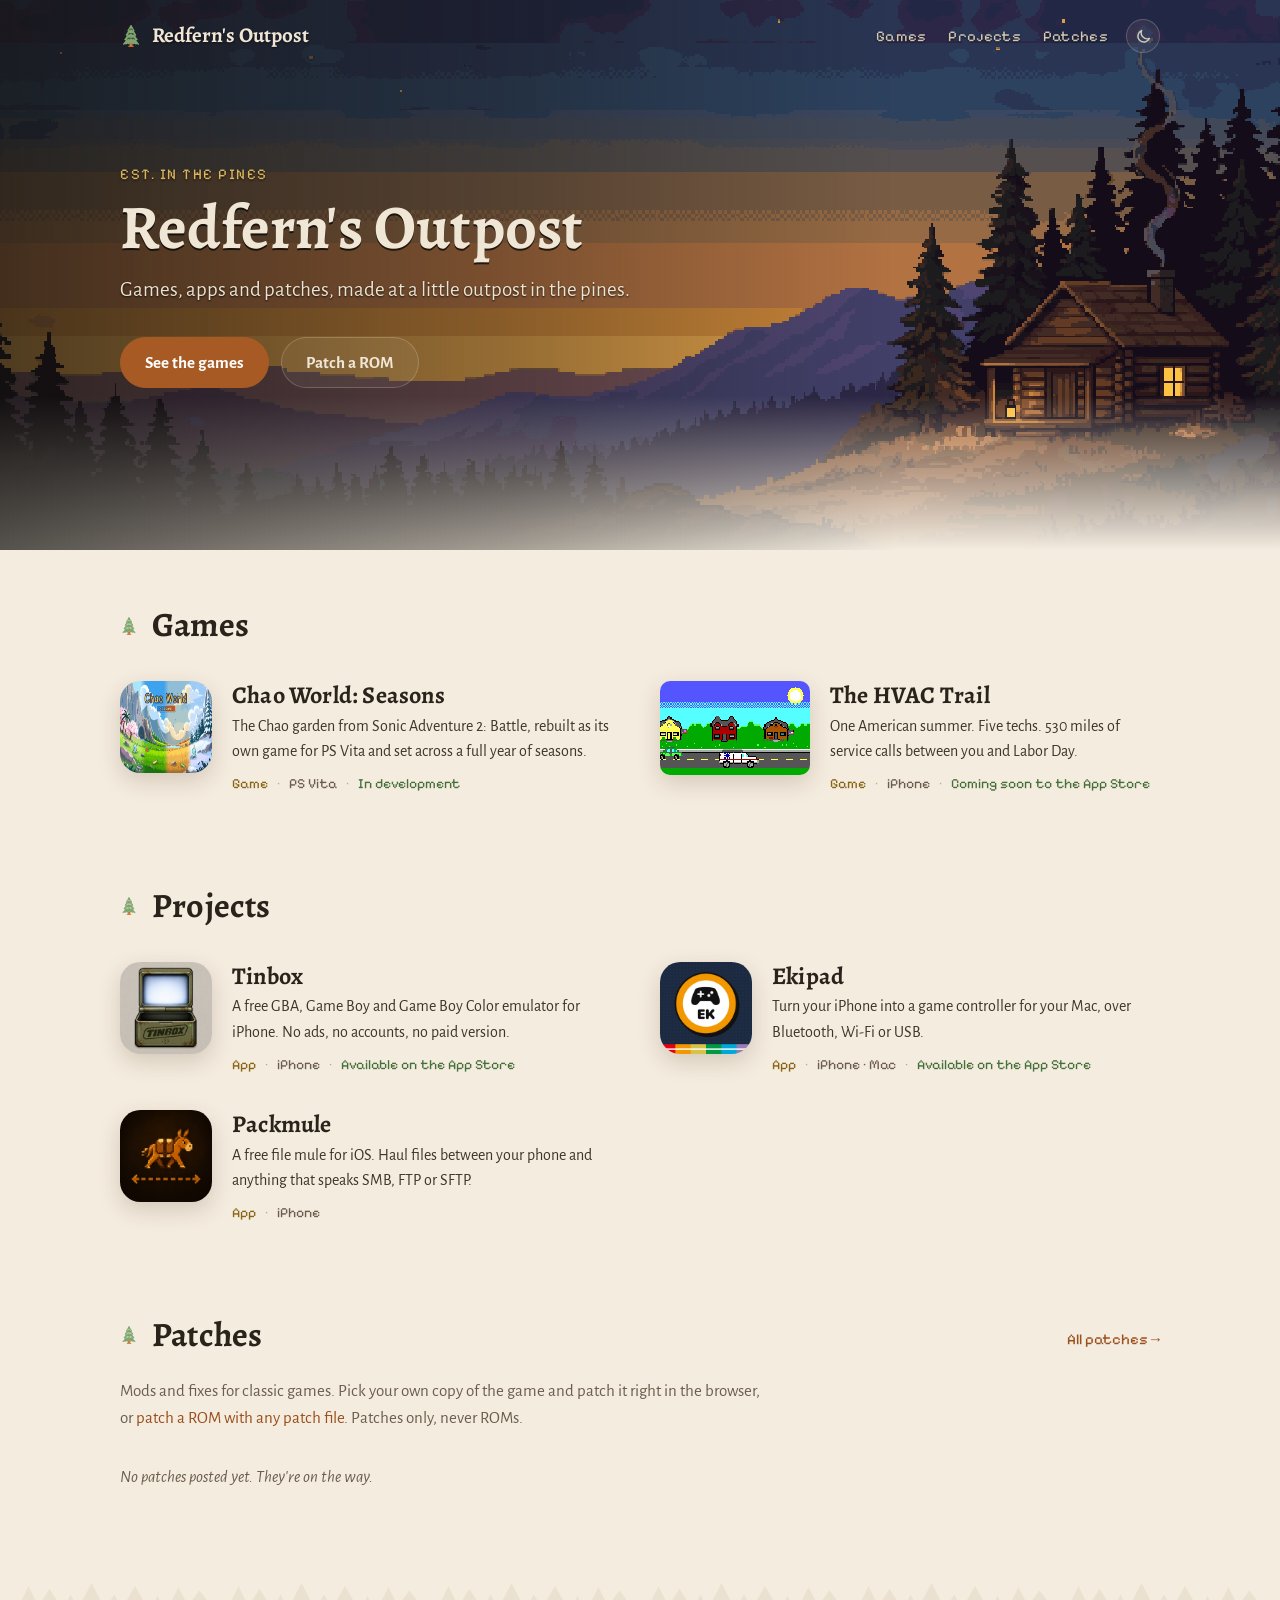
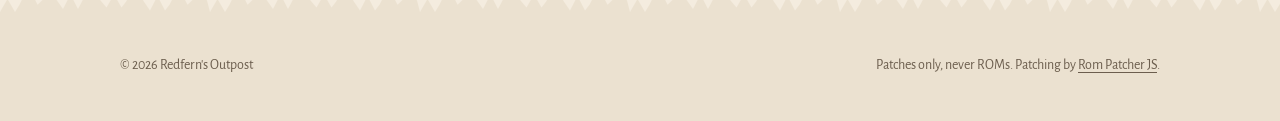
==== commit 5d4085ea: "Tinbox and Ekipad on the App Store, search basics, and a light mode - Tinbox and Ekipad pages: "Avai" ====
--- a/index.html
+++ b/index.html
@@ -3,10 +3,13 @@
 <head>
 <meta charset="utf-8">
 <meta name="viewport" content="width=device-width, initial-scale=1">
-<title>Redfern's Outpost</title>
-<meta name="description" content="Games, apps and ROM patches made at Redfern&#x27;s Outpost, a little outpost in the pines.">
+<title>Redfern's Outpost · Free iPhone apps, indie games and ROM patches</title>
+<meta name="description" content="Home of Tinbox, a free GBA emulator for iPhone, and Ekipad, which turns your iPhone into a game controller for your Mac. Plus indie games and ROM patches, made in the pines.">
 <link rel="canonical" href="https://redfernsoutpost.com/">
 <meta property="og:type" content="website">
+<meta property="og:site_name" content="Redfern&#x27;s Outpost">
+<meta property="og:title" content="Redfern&#x27;s Outpost">
+<meta property="og:description" content="Free iPhone apps, indie games and ROM patches, made at a little outpost in the pines.">
 <meta property="og:site_name" content="Redfern&#x27;s Outpost">
 <meta property="og:title" content="Redfern&#x27;s Outpost">
 <meta property="og:description" content="Games, apps and ROM patches made at Redfern&#x27;s Outpost, a little outpost in the pines.">
@@ -15,11 +18,18 @@
 <meta property="og:image:width" content="1200">
 <meta property="og:image:height" content="630">
 <meta name="twitter:card" content="summary_large_image">
+<script type="application/ld+json">
+{"@context": "https://schema.org", "@graph": [
+ {"@type": "WebSite", "name": "Redfern's Outpost", "url": "https://redfernsoutpost.com/"},
+ {"@type": "Organization", "name": "Redfern's Outpost", "url": "https://redfernsoutpost.com/", "email": "RedfernsOutpost@proton.me"}
+]}
+</script>
 <link rel="icon" href="data:image/svg+xml,%3Csvg viewBox='4 3.5 92 92' xmlns='http://www.w3.org/2000/svg'%3E%3Cdefs%3E%3Cmask id='m' maskUnits='userSpaceOnUse' x='-10' y='-10' width='120' height='120'%3E%3Crect x='-10' y='-10' width='120' height='120' fill='%23fff'/%3E%3Cpath d='M42.5,24.2 Q46.6,23.4 50,18.8 Q53.4,23.4 57.5,24.2' fill='none' stroke='%23000' stroke-width='2.6' stroke-linecap='round' stroke-linejoin='round'/%3E%3Cpath d='M38.3,43.2 Q41.2,41.1 44.1,37.7 L43.2,43.3 Q47,42.5 50,37.8 Q53,42.5 56.8,43.3 L55.9,37.7 Q58.8,41.1 61.7,43.2' fill='none' stroke='%23000' stroke-width='2.6' stroke-linecap='round' stroke-linejoin='round'/%3E%3Cpath d='M34.7,62.2 Q38.5,60.1 42.4,56.7 L41.5,62.3 Q46.1,61.5 50,56.8 Q53.9,61.5 58.5,62.3 L57.6,56.7 Q61.5,60.1 65.3,62.2' fill='none' stroke='%23000' stroke-width='2.6' stroke-linecap='round' stroke-linejoin='round'/%3E%3C/mask%3E%3C/defs%3E%3Cpath d='M44.9,78.7 L55.1,78.7 L56,92.5 L44,92.5 Z M39.5,91 L60.5,91 L60.5,94 L39.5,94 Z' fill='%23cf7a3a' stroke='%23cf7a3a' stroke-width='1.2' stroke-linejoin='round'/%3E%3Cpath d='M50,6 Q45.2,16.2 37.5,26.5 Q40,26.5 42.5,24.2 Q37.9,34.9 30.5,45.5 Q34.4,45.5 38.3,43.2 Q33.1,53.9 24.5,64.5 Q29.6,64.5 34.7,62.2 Q28.7,72.8 19,83.5 Q24.2,80.8 29.3,76.7 L28.4,82.3 Q34,79.6 39.7,75.5 L38.8,81.1 Q45,80.1 50,74.3 Q55,80.1 61.2,81.1 L60.3,75.5 Q66,79.6 71.6,82.3 L70.7,76.7 Q75.8,80.8 81,83.5 Q71.3,72.8 65.3,62.2 Q70.4,64.5 75.5,64.5 Q66.9,53.9 61.7,43.2 Q65.6,45.5 69.5,45.5 Q62.1,34.9 57.5,24.2 Q60,26.5 62.5,26.5 Q54.8,16.2 50,6 Z' fill='%237fa66f' stroke='%237fa66f' stroke-width='5' stroke-linejoin='round' mask='url(%23m)'/%3E%3C/svg%3E">
 <link rel="preconnect" href="https://fonts.googleapis.com">
 <link rel="preconnect" href="https://fonts.gstatic.com" crossorigin>
 <link rel="stylesheet" href="https://fonts.googleapis.com/css2?family=Alegreya:wght@700&family=Alegreya+Sans:wght@400;700&family=Pixelify+Sans:wght@400;500&display=swap">
-<link rel="stylesheet" href="assets/site.css?v=5">
+<script src="/assets/theme.js?v=6"></script>
+<link rel="stylesheet" href="assets/site.css?v=6">
 </head>
 <body>
 <header class="topbar over">
@@ -44,12 +54,12 @@
 <main class="wrap">
   <section class="section" id="games-section">
     <div class="section-head"><h2>Games</h2></div>
-    <div class="grid" id="games"><div class="empty">Loading…</div></div>
+    <div class="grid" id="games"><!-- cards:games --><div class="empty">Loading…</div><!-- /cards --></div>
   </section>
 
   <section class="section" id="projects-section">
     <div class="section-head"><h2>Projects</h2></div>
-    <div class="grid" id="projects"><div class="empty">Loading…</div></div>
+    <div class="grid" id="projects"><!-- cards:projects --><div class="empty">Loading…</div><!-- /cards --></div>
   </section>
 
   <section class="section" id="patches-section">
@@ -74,7 +84,7 @@
   </div>
 </footer>
 
-<script src="assets/site.js?v=5"></script>
+<script src="assets/site.js?v=6"></script>
 <script>renderHome();</script>
 </body>
 </html>
--- a/assets/site.css
+++ b/assets/site.css
@@ -1,6 +1,11 @@
 /* Redfern's Outpost — woodsmoke, parchment, rust and pine.
-   Open layout: content sits on the page, not in boxes. */
-:root {
+   Open layout: content sits on the page, not in boxes.
+   Two themes: dark (woodsmoke) and light (parchment). The page follows the device setting
+   (prefers-color-scheme) unless the visitor picks one with the header toggle (assets/theme.js),
+   which sets <html data-theme="light|dark">. The home banner and the header over it stay dark in
+   both themes, because their words sit on the dusk picture. */
+:root,
+.banner, .topbar.over, .lightbox {
   --bg: #13110e;
   --bg-2: #1a1713;
   --panel: #1e1a15;
@@ -15,11 +20,89 @@
   --pine: #7fa66f;
   --pine-deep: #24351f;
   --gold: #d9b45f;
+  --text-2: #ddd2bf;
+  --nav: #d4c8b5;
+  --text-shadow: 0 1px 2px rgba(0, 0, 0, .6);
+  --shadow-sm: rgba(0, 0, 0, .4);
+  --shadow: var(--shadow);
+  --shadow-lg: var(--shadow-lg);
+  --btn-bg: rgba(239, 230, 214, .06);
+  --btn-bg-hover: rgba(239, 230, 214, .12);
+  --btn-border: rgba(239, 230, 214, .22);
+  --btn-border-hover: rgba(239, 230, 214, .35);
+  --ok-bg: #1b2717; --ok-line: #3c5a31;
+  --bad-bg: #2c1517; --bad-line: #5c2328;
+  --off-bg: #3a2f26; --off-text: #8d8072;
   --radius: 14px;
   --serif: "Alegreya", Georgia, "Times New Roman", serif;
   --sans: "Alegreya Sans", system-ui, -apple-system, "Segoe UI", Roboto, sans-serif;
   --pixel: "Pixelify Sans", ui-monospace, Consolas, monospace;
   color-scheme: dark;
+}
+.banner, .topbar.over, .lightbox { color: var(--text); }
+/* the page colour as seen from inside the always-dark banner, for its fade into the page */
+:root { --page: var(--bg); }
+
+/* parchment: the same palette, darkened where it's text so it stays easy to read on paper */
+:root[data-theme="light"] {
+  --bg: #f4ecdf;
+  --bg-2: #ebe1d0;
+  --panel: #efe6d6;
+  --panel-2: #e4d8c5;
+  --line: #d6c7b0;
+  --line-2: #bfae93;
+  --text: #2a231b;
+  --text-2: #3f352a;
+  --muted: #6c5e4e;
+  --nav: #4a3f33;
+  --accent: #9a4f1c;
+  --accent-strong: #a85a24;
+  --accent-soft: rgba(154, 79, 28, 0.12);
+  --pine: #46703a;
+  --gold: #8a6516;
+  --text-shadow: none;
+  --shadow-sm: rgba(70, 45, 20, .16);
+  --shadow: rgba(70, 45, 20, .18);
+  --shadow-lg: rgba(70, 45, 20, .22);
+  --btn-bg: rgba(42, 35, 27, .04);
+  --btn-bg-hover: rgba(42, 35, 27, .09);
+  --btn-border: rgba(42, 35, 27, .22);
+  --btn-border-hover: rgba(42, 35, 27, .4);
+  --ok-bg: #e3eed9; --ok-line: #9fbf8c;
+  --bad-bg: #f6dede; --bad-line: #d79a9a;
+  --off-bg: #e2d6c4; --off-text: #8a7b69;
+  color-scheme: light;
+}
+@media (prefers-color-scheme: light) {
+  :root:not([data-theme="dark"]) {
+    --bg: #f4ecdf;
+    --bg-2: #ebe1d0;
+    --panel: #efe6d6;
+    --panel-2: #e4d8c5;
+    --line: #d6c7b0;
+    --line-2: #bfae93;
+    --text: #2a231b;
+    --text-2: #3f352a;
+    --muted: #6c5e4e;
+    --nav: #4a3f33;
+    --accent: #9a4f1c;
+    --accent-strong: #a85a24;
+    --accent-soft: rgba(154, 79, 28, 0.12);
+    --pine: #46703a;
+    --gold: #8a6516;
+    --text-shadow: none;
+    --shadow-sm: rgba(70, 45, 20, .16);
+    --shadow: rgba(70, 45, 20, .18);
+    --shadow-lg: rgba(70, 45, 20, .22);
+    --btn-bg: rgba(42, 35, 27, .04);
+    --btn-bg-hover: rgba(42, 35, 27, .09);
+    --btn-border: rgba(42, 35, 27, .22);
+    --btn-border-hover: rgba(42, 35, 27, .4);
+    --ok-bg: #e3eed9; --ok-line: #9fbf8c;
+    --bad-bg: #f6dede; --bad-line: #d79a9a;
+    --off-bg: #e2d6c4; --off-text: #8a7b69;
+    color-scheme: light;
+  }
 }
 
 * { box-sizing: border-box; }
@@ -49,15 +132,15 @@
 .brand {
   display: flex; align-items: center; gap: 10px;
   color: var(--text); font-family: var(--serif); font-size: 21px; font-weight: 700;
-  white-space: nowrap; text-shadow: 0 1px 2px rgba(0, 0, 0, .6);
+  white-space: nowrap; text-shadow: var(--text-shadow);
 }
 .brand:hover { text-decoration: none; }
 .brand img { width: 22px; height: 22px; }
 .nav { display: flex; gap: 22px; }
 .nav a {
   position: relative; padding: 4px 0;
-  color: #d4c8b5; font-family: var(--pixel); font-size: 15px; letter-spacing: .3px;
-  text-shadow: 0 1px 2px rgba(0, 0, 0, .6);
+  color: var(--nav); font-family: var(--pixel); font-size: 15px; letter-spacing: .3px;
+  text-shadow: var(--text-shadow);
 }
 .nav a::after {
   content: ""; position: absolute; left: 0; right: 0; bottom: -2px; height: 2px;
@@ -74,7 +157,9 @@
 }
 footer::before {
   content: ""; position: absolute; left: 0; right: 0; top: -41px; height: 42px;
-  background: url("img/treeline.svg") repeat-x left bottom / 210px 42px;
+  background: var(--bg-2);
+  -webkit-mask: url("img/treeline.svg") repeat-x left bottom / 210px 42px;
+  mask: url("img/treeline.svg") repeat-x left bottom / 210px 42px;
 }
 footer .wrap { display: flex; flex-wrap: wrap; gap: 6px 24px; justify-content: space-between; }
 footer a { color: var(--muted); text-decoration: underline; text-underline-offset: 3px; }
@@ -98,7 +183,7 @@
   content: ""; position: absolute; inset: 0;
   background:
     linear-gradient(90deg, rgba(19, 17, 14, .7) 0%, rgba(19, 17, 14, .35) 40%, rgba(19, 17, 14, 0) 70%),
-    linear-gradient(0deg, var(--bg) 0%, rgba(19, 17, 14, 0) 28%);
+    linear-gradient(0deg, var(--page) 0%, rgba(19, 17, 14, 0) 28%);
 }
 .banner .wrap { position: relative; width: 100%; padding-top: 96px; padding-bottom: 96px; }
 .banner h1 {
@@ -115,7 +200,15 @@
 @media (max-width: 760px) {
   .banner { min-height: 460px; background-position: 90% bottom; align-items: flex-end; }
   .banner::before {
-    background: linear-gradient(0deg, var(--bg) 0%, rgba(19, 17, 14, .75) 45%, rgba(19, 17, 14, .1) 80%);
+    background: linear-gradient(0deg, var(--page) 0%, rgba(19, 17, 14, .75) 45%, rgba(19, 17, 14, .1) 80%);
+  }
+  :root[data-theme="light"] .banner::before {
+    background: linear-gradient(0deg, var(--page) 0, rgba(19, 17, 14, .8) 28px, rgba(19, 17, 14, .75) 45%, rgba(19, 17, 14, .1) 80%);
+  }
+  @media (prefers-color-scheme: light) {
+    :root:not([data-theme="dark"]) .banner::before {
+      background: linear-gradient(0deg, var(--page) 0, rgba(19, 17, 14, .8) 28px, rgba(19, 17, 14, .75) 45%, rgba(19, 17, 14, .1) 80%);
+    }
   }
   .banner .wrap { padding-bottom: 40px; }
   .banner h1 { font-size: 42px; }
@@ -139,7 +232,7 @@
 /* About (site.json, written into index.html by tools/build-pages.py) */
 .about { display: grid; grid-template-columns: 180px 1fr; gap: 32px; align-items: start; max-width: 860px; }
 .about.text-only { grid-template-columns: 1fr; }
-.about img { width: 100%; border-radius: 14px; box-shadow: 0 8px 20px rgba(0, 0, 0, .4); }
+.about img { width: 100%; border-radius: 14px; box-shadow: 0 8px 20px var(--shadow-sm); }
 .about p { margin: 0 0 14px; }
 .about p:last-child { margin-bottom: 0; }
 @media (max-width: 640px) { .about { grid-template-columns: 1fr; } .about img { max-width: 180px; } }
@@ -153,7 +246,7 @@
 .notice {
   margin: 24px 0 0; padding: 4px 0 4px 16px; max-width: 700px;
   border-left: 3px solid var(--accent);
-  color: #ddd2bf; font-size: 15.5px;
+  color: var(--text-2); font-size: 15.5px;
 }
 
 .meta {
@@ -188,24 +281,24 @@
 .item:hover .thumb { transform: translateY(-3px); }
 .item h3 { margin: 0 0 4px; font-size: 24px; line-height: 1.2; transition: color .15s ease; }
 .item:hover h3 { color: var(--accent); }
-.item .summary { margin: 0 0 8px; color: #d6ccbb; font-size: 16px; }
+.item .summary { margin: 0 0 8px; color: var(--text-2); font-size: 16px; }
 .item .game { color: var(--muted); font-size: 14.5px; margin: -2px 0 6px; }
 
 .thumb.icon {
   width: 92px; height: 92px; border-radius: 22%;
-  box-shadow: 0 8px 22px rgba(0, 0, 0, .45);
+  box-shadow: 0 8px 22px var(--shadow);
 }
 .thumb.shot {
   width: 150px; aspect-ratio: 16 / 10; object-fit: cover;
   border-radius: 10px; image-rendering: pixelated;
-  box-shadow: 0 8px 22px rgba(0, 0, 0, .45);
+  box-shadow: 0 8px 22px var(--shadow);
 }
 .thumb.initials {
   width: 92px; height: 92px; border-radius: 22%;
   display: flex; align-items: center; justify-content: center;
   background: radial-gradient(circle at 30% 20%, #3b4a2f, #1d2618 75%);
   color: var(--gold); font-family: var(--serif); font-size: 32px; font-weight: 700;
-  box-shadow: 0 8px 22px rgba(0, 0, 0, .45);
+  box-shadow: 0 8px 22px var(--shadow);
 }
 
 /* the flagship project: big picture, words beside it */
@@ -219,12 +312,12 @@
 .feature img {
   width: 100%; aspect-ratio: 16 / 10; object-fit: cover;
   border-radius: var(--radius); image-rendering: pixelated;
-  box-shadow: 0 18px 40px rgba(0, 0, 0, .5);
+  box-shadow: 0 18px 40px var(--shadow-lg);
   transition: transform .15s ease;
 }
 .feature:hover img { transform: translateY(-3px); }
 .feature h3 { margin: 0 0 10px; font-size: 40px; line-height: 1.1; }
-.feature .summary { margin: 0 0 14px; font-size: 19px; color: #ddd2bf; }
+.feature .summary { margin: 0 0 14px; font-size: 19px; color: var(--text-2); }
 .feature .more { margin-top: 18px; font-family: var(--pixel); color: var(--accent); font-size: 15px; }
 .feature:hover .more { text-decoration: underline; }
 @media (max-width: 760px) {
@@ -253,10 +346,10 @@
 .back { display: inline-block; margin: 8px 0 18px; color: var(--muted); font-family: var(--pixel); font-size: 15px; }
 .detail-head { display: flex; gap: 26px; align-items: center; }
 .detail-head h1 { margin: 2px 0 8px; font-size: 46px; line-height: 1.08; }
-.detail-head .lede { margin: 0 0 10px; max-width: 680px; color: #d6ccbb; font-size: 19px; }
+.detail-head .lede { margin: 0 0 10px; max-width: 680px; color: var(--text-2); font-size: 19px; }
 .app-icon {
   flex: none; width: 128px; height: 128px; border-radius: 22%;
-  box-shadow: 0 12px 30px rgba(0, 0, 0, .5);
+  box-shadow: 0 12px 30px var(--shadow-lg);
 }
 @media (max-width: 600px) {
   .detail-head { flex-direction: column; align-items: flex-start; gap: 16px; }
@@ -266,7 +359,7 @@
 
 .hero-shot {
   width: 100%; margin-top: 30px; border-radius: var(--radius);
-  image-rendering: pixelated; box-shadow: 0 18px 40px rgba(0, 0, 0, .5);
+  image-rendering: pixelated; box-shadow: 0 18px 40px var(--shadow-lg);
 }
 
 .layout {
@@ -298,7 +391,7 @@
 .shots img {
   width: 100%; border-radius: 10px;
   image-rendering: pixelated; cursor: zoom-in;
-  box-shadow: 0 8px 20px rgba(0, 0, 0, .4);
+  box-shadow: 0 8px 20px var(--shadow-sm);
   transition: transform .15s ease;
 }
 .shots img:hover { transform: translateY(-3px); }
@@ -313,11 +406,11 @@
 
 .btn {
   display: inline-flex; align-items: center; justify-content: center; gap: 8px;
-  padding: 11px 24px; border-radius: 999px; border: 1px solid rgba(239, 230, 214, .22);
-  background: rgba(239, 230, 214, .06); color: var(--text); font: inherit; font-weight: 700;
+  padding: 11px 24px; border-radius: 999px; border: 1px solid var(--btn-border);
+  background: var(--btn-bg); color: var(--text); font: inherit; font-weight: 700;
   cursor: pointer; transition: background .15s ease, border-color .15s ease;
 }
-.btn:hover { background: rgba(239, 230, 214, .12); border-color: rgba(239, 230, 214, .35); text-decoration: none; }
+.btn:hover { background: var(--btn-bg-hover); border-color: var(--btn-border-hover); text-decoration: none; }
 .btn.primary { background: var(--accent-strong); border-color: var(--accent-strong); color: #fff; }
 .btn.primary:hover { background: var(--accent); border-color: var(--accent); }
 .btn.block { width: 100%; }
@@ -362,14 +455,38 @@
   width: 100%; background-color: var(--bg) !important; color: var(--text) !important;
   border: 1px solid var(--line) !important; border-radius: 10px !important;
 }
-#rom-patcher-container input[type=file].valid { background-color: #1b2717 !important; border-color: #3c5a31 !important; }
-#rom-patcher-container input[type=file].invalid { background-color: #2c1517 !important; border-color: #5c2328 !important; }
+#rom-patcher-container input[type=file].valid { background-color: var(--ok-bg) !important; border-color: var(--ok-line) !important; }
+#rom-patcher-container input[type=file].invalid { background-color: var(--bad-bg) !important; border-color: var(--bad-line) !important; }
 #rom-patcher-container #rom-patcher-button-apply {
   width: 100%; padding: 11px; border-radius: 999px; border: 0;
   background: var(--accent-strong); color: #fff; font: inherit; font-weight: 700; cursor: pointer;
 }
 #rom-patcher-container #rom-patcher-button-apply:hover:not(:disabled) { background: var(--accent); }
-#rom-patcher-container #rom-patcher-button-apply:disabled { background: #3a2f26; color: #8d8072; cursor: not-allowed; }
+#rom-patcher-container #rom-patcher-button-apply:disabled { background: var(--off-bg); color: var(--off-text); cursor: not-allowed; }
 #rom-patcher-powered { margin-top: 10px; font-size: 12px; text-align: center; }
 #rom-patcher-powered a { color: var(--muted); }
 #rom-patcher-powered img { display: none; }
+
+/* ---- theme toggle (assets/theme.js puts it in the header) ------------ */
+.topbar .wrap > .nav { margin-left: auto; }
+.theme-toggle {
+  flex: none; display: inline-flex; align-items: center; justify-content: center;
+  width: 34px; height: 34px; margin-left: 2px; padding: 0;
+  border: 1px solid var(--btn-border); border-radius: 50%;
+  background: var(--btn-bg); color: var(--nav); cursor: pointer;
+  transition: background .15s ease, border-color .15s ease, color .15s ease;
+}
+.theme-toggle:hover { background: var(--btn-bg-hover); border-color: var(--btn-border-hover); color: var(--text); }
+.theme-toggle:focus-visible { outline: 2px solid var(--accent); outline-offset: 2px; }
+.theme-toggle svg { width: 17px; height: 17px; }
+@media (max-width: 600px) { .theme-toggle { width: 30px; height: 30px; } .theme-toggle svg { width: 15px; height: 15px; } }
+
+/* ---- App Store badge (Apple's own artwork, loaded from Apple; never redraw or recolour it) ---- */
+.store-badge { display: inline-block; margin-top: 16px; line-height: 0; border-radius: 8px; }
+.store-badge img { height: 48px; width: auto; }
+.store-badge:focus-visible { outline: 2px solid var(--accent); outline-offset: 3px; }
+
+/* ---- at a glance (price, requirements) ------------------------------ */
+.glance { display: grid; grid-template-columns: auto 1fr; gap: 6px 14px; margin: 0; font-size: 15.5px; }
+.glance dt { color: var(--muted); }
+.glance dd { margin: 0; }
